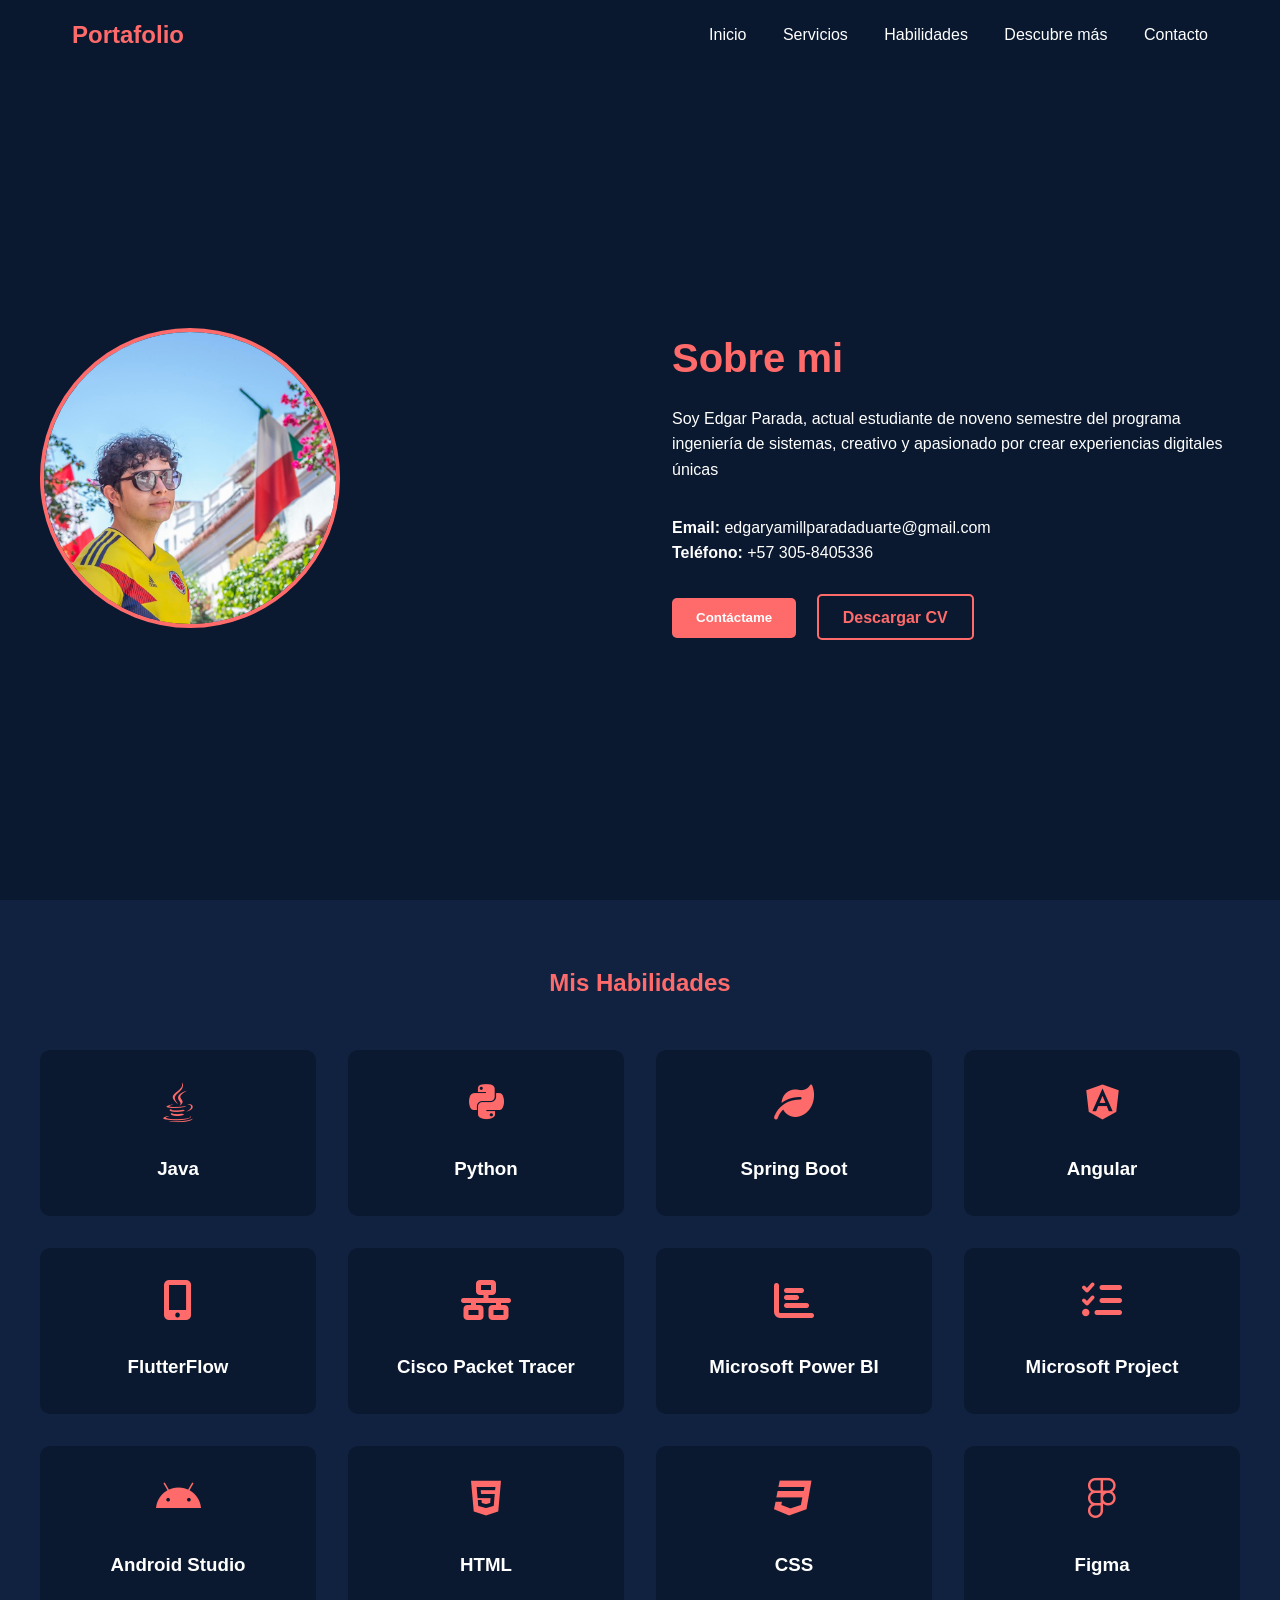
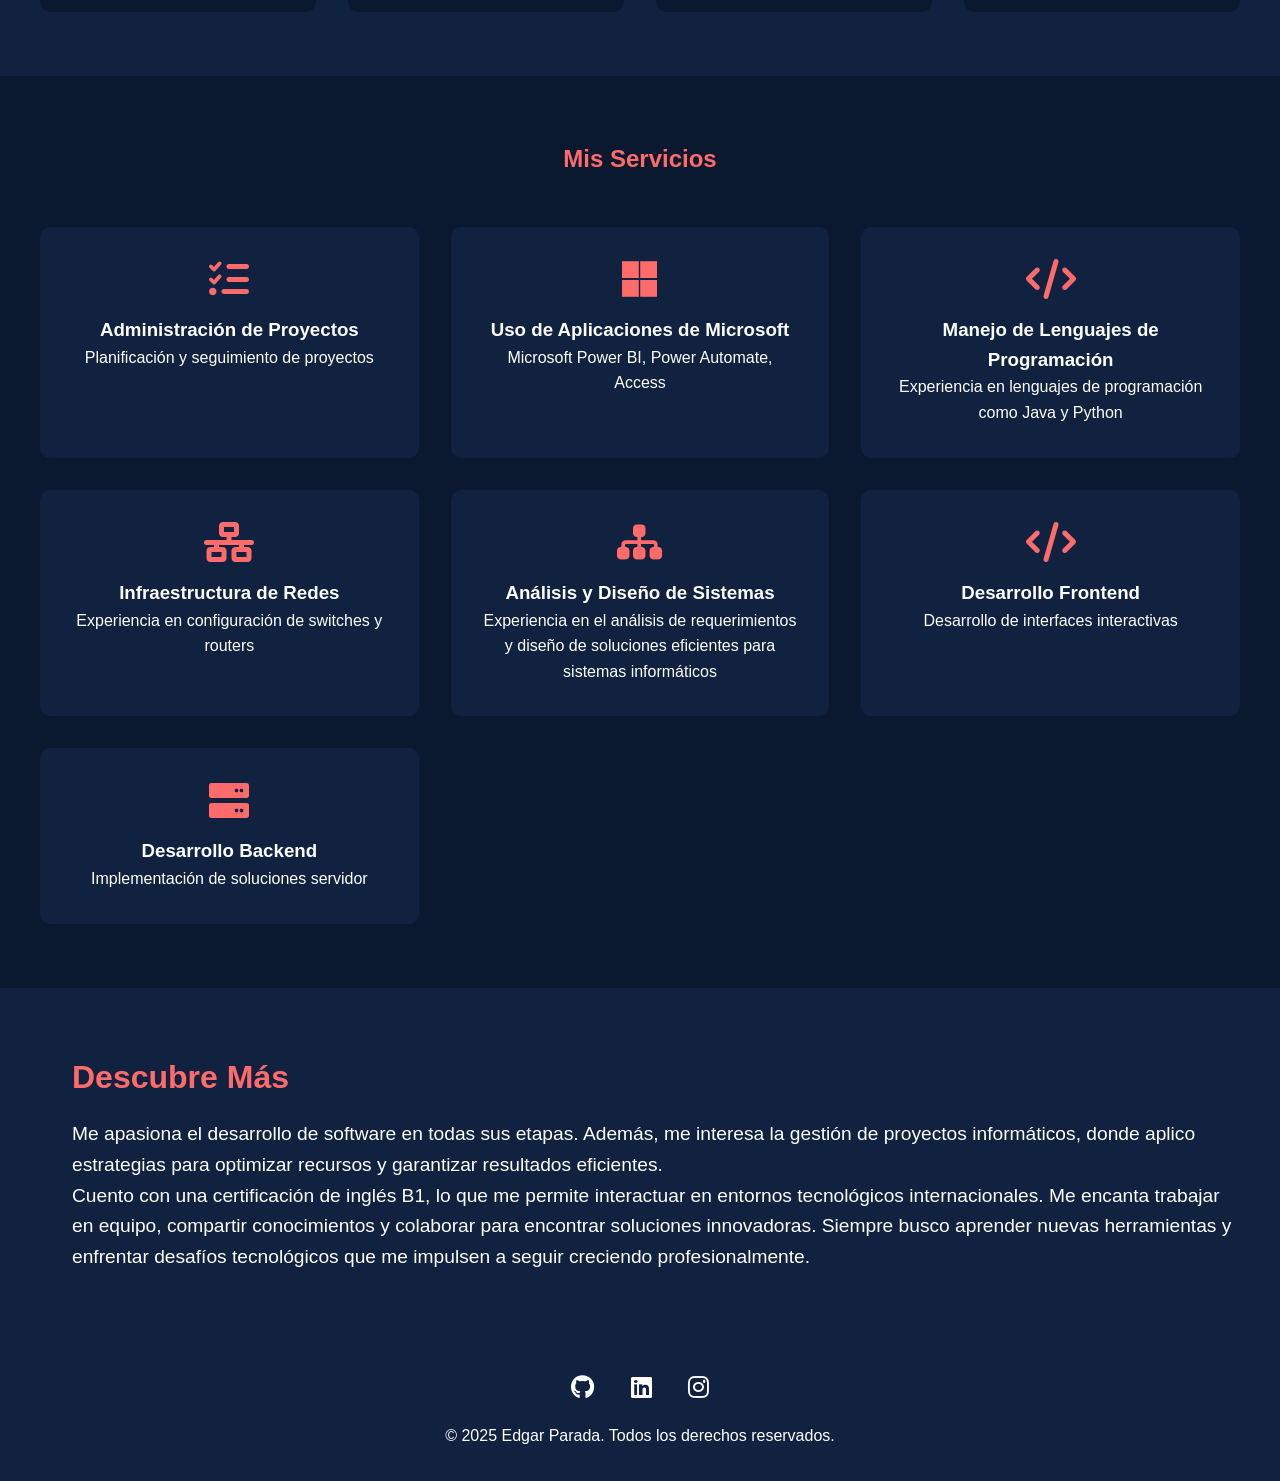
==== index.html @ 43056054 "Add files via upload" ====
<!DOCTYPE html>
<html lang="en">

<head>
    <meta charset="UTF-8">
    <meta name="viewport" content="width=device-width, initial-scale=1.0">
    <title>Portafolio Profesional</title>
    <link rel="stylesheet" href="styles.css">
    <link rel="stylesheet" href="https://cdnjs.cloudflare.com/ajax/libs/font-awesome/6.0.0/css/all.min.css">
    <script src="script.js"></script>

</head>

<body>
    <header>
        <nav>
            <div class="logo">Portafolio</div>
            <div class="nav-links">
                <a href="#home">Inicio</a>
                <a href="#services">Servicios</a>
                <a href="#skills">Habilidades</a>
                <a href="#about">Descubre más</a>
                <a href="#" id="contact-link">Contacto</a>
            </div>
        </nav>
    </header>

    <section id="home" class="hero">
        <div class="hero-content">
            <div class="hero-image">
                <img src="pictures/Edgar_Photo.png" alt="Profile">
            </div>
            <div class="hero-text">
                <h1>Sobre mi</h1>
                <p>Soy Edgar Parada, actual estudiante de noveno semestre del programa ingeniería de sistemas, creativo
                    y apasionado por crear
                    experiencias digitales únicas</p>
                <div class="contact-info">
                    <p><strong>Email:</strong> edgaryamillparadaduarte@gmail.com</p>
                    <p><strong>Teléfono:</strong> +57 305-8405336</p>
                </div>
                <div class="cta-buttons">
                    <button class="btn primary">Contáctame</button>
                    <a href="CV/formato hoja de vida practica.pdf" download class="btn secondary">Descargar CV</a>

                </div>
            </div>
        </div>
    </section>

    <section id="skills" class="skills">
        <h2>Mis Habilidades</h2>
        <div class="skills-grid">
            <div class="skill-card">
                <i class="fab fa-java"></i>
                <h3>Java</h3>
            </div>
            <div class="skill-card">
                <i class="fab fa-python"></i>
                <h3>Python</h3>
            </div>
            <div class="skill-card">
                <i class="fas fa-leaf"></i>
                <h3>Spring Boot</h3>
            </div>
            <div class="skill-card">
                <i class="fab fa-angular"></i>
                <h3>Angular</h3>
            </div>
            <div class="skill-card">
                <i class="fas fa-mobile-alt"></i>
                <h3>FlutterFlow</h3>
            </div>
            <div class="skill-card">
                <i class="fas fa-network-wired"></i>
                <h3>Cisco Packet Tracer</h3>
            </div>
            <div class="skill-card">
                <i class="fas fa-chart-bar"></i>
                <h3>Microsoft Power BI</h3>
            </div>
            <div class="skill-card">
                <i class="fas fa-tasks"></i>
                <h3>Microsoft Project</h3>
            </div>
            <div class="skill-card">
                <i class="fab fa-android"></i>
                <h3>Android Studio</h3>
            </div>
            <div class="skill-card">
                <i class="fab fa-html5"></i>
                <h3>HTML</h3>
            </div>
            <div class="skill-card">
                <i class="fab fa-css3"></i>
                <h3>CSS</h3>
            </div>
            <div class="skill-card">
                <i class="fab fa-figma"></i>
                <h3>Figma</h3>
            </div>
        </div>
    </section>

    <section id="services" class="services">
        <h2>Mis Servicios</h2>
        <div class="services-grid">
            <div class="service-card">
                <i class="fas fa-tasks"></i>
                <h3>Administración de Proyectos</h3>
                <p>Planificación y seguimiento de proyectos</p>
            </div>
            <div class="service-card">
                <i class="fab fa-microsoft"></i>
                <h3>Uso de Aplicaciones de Microsoft</h3>
                <p>Microsoft Power BI, Power Automate, Access</p>
            </div>
            <div class="service-card">
                <i class="fas fa-code"></i>
                <h3>Manejo de Lenguajes de Programación</h3>
                <p>Experiencia en lenguajes de programación como Java y Python</p>
            </div>
            <div class="service-card">
                <i class="fas fa-network-wired"></i>
                <h3>Infraestructura de Redes</h3>
                <p>Experiencia en configuración de switches y routers</p>
            </div>
            <div class="service-card">
                <i class="fas fa-sitemap"></i>
                <h3>Análisis y Diseño de Sistemas</h3>
                <p>Experiencia en el análisis de requerimientos y diseño de soluciones eficientes para sistemas
                    informáticos</p>
            </div>
            <div class="service-card">
                <i class="fas fa-code"></i>
                <h3>Desarrollo Frontend</h3>
                <p>Desarrollo de interfaces interactivas</p>
            </div>
            <div class="service-card">
                <i class="fas fa-server"></i>
                <h3>Desarrollo Backend</h3>
                <p>Implementación de soluciones servidor</p>
            </div>
        </div>
    </section>

    <section id="about" class="about">
        <div class="about-container">
            <div class="about-image">
                <img src="pictures/descubre_photo.jpg" alt="Edgar Parada">
            </div>
            <div class="about-text">
                <h2>Descubre Más</h2>
                <p>Me apasiona el desarrollo de software en todas sus etapas.
                    Además, me interesa la gestión de proyectos informáticos, donde aplico estrategias para optimizar
                    recursos y garantizar resultados eficientes.</p>
                <p>Cuento con una certificación de inglés B1, lo que me permite interactuar en entornos tecnológicos
                    internacionales. Me encanta trabajar en equipo, compartir conocimientos y colaborar para encontrar
                    soluciones innovadoras. Siempre busco aprender nuevas herramientas y enfrentar desafíos tecnológicos
                    que me impulsen a seguir creciendo profesionalmente.</p>
            </div>
        </div>
    </section>

    <div id="contact-form" class="contact-form">
        <div class="form-container">
            <span class="close-btn">&times;</span>
            <h2>Contáctame</h2>
            <form action="https://formspree.io/f/xrbkbggw" method="POST">
                <label for="subject">Asunto:</label>
                <input type="text" id="subject" name="subject" required>

                <label for="message">Descripción:</label>
                <textarea id="message" name="message" rows="5" required></textarea>

                <button type="submit" class="btn primary">Enviar</button>
            </form>

        </div>
    </div>


    <footer>
        <div class="footer-content">
            <div class="social-links">
                <a href="https://github.com/EdgarParada03"><i class="fab fa-github"></i></a>
                <a href="https://www.linkedin.com/in/edgar-yamill-parada-duarte-129610205/"><i
                        class="fab fa-linkedin"></i></a>
                <a href="https://www.instagram.com/paradaedgar_03/"><i class="fab fa-instagram"></i></a>
            </div>
            <p>&copy; 2025 Edgar Parada. Todos los derechos reservados.</p>
        </div>
    </footer>
</body>

</html>
---- styles.css ----
:root {
    --primary-color: #ff6b6b;
    --secondary-color: #4ecdc4;
    --dark-bg: #0a192f;
    --light-text: #ffffff;
    --card-bg: #112240;
}

* {
    margin: 0;
    padding: 0;
    box-sizing: border-box;
    font-family: 'Segoe UI', Tahoma, Geneva, Verdana, sans-serif;
}

body {
    background-color: var(--dark-bg);
    color: var(--light-text);
    line-height: 1.6;
}

/* Header & Navigation */
header {
    position: fixed;
    width: 100%;
    top: 0;
    z-index: 1000;
    background-color: rgba(10, 25, 47, 0.95);
    padding: 1rem 0;
}

nav {
    max-width: 1200px;
    margin: 0 auto;
    display: flex;
    justify-content: space-between;
    align-items: center;
    padding: 0 2rem;
}

.logo {
    font-size: 1.5rem;
    font-weight: bold;
    color: var(--primary-color);
}

.nav-links a {
    color: var(--light-text);
    text-decoration: none;
    margin-left: 2rem;
    transition: color 0.3s;
}

.nav-links a:hover {
    color: var(--primary-color);
}

/* Hero Section */
.hero {
    padding: 8rem 2rem 4rem;
    min-height: 100vh;
    display: flex;
    align-items: center;
}

.hero-content {
    max-width: 1200px;
    margin: 0 auto;
    display: flex;
    align-items: center;
    gap: 4rem;
}

.hero-image {
    flex: 1;
    position: relative;
}

.hero-image img {
    width: 300px;
    height: 300px;
    border-radius: 50%;
    object-fit: cover;
    border: 4px solid var(--primary-color);
}

.hero-text {
    flex: 1;
}

.hero-text h1 {
    font-size: 2.5rem;
    margin-bottom: 1rem;
    color: var(--primary-color);
}

.contact-info {
    margin: 2rem 0;
}

.btn {
    padding: 0.8rem 1.5rem;
    border: none;
    border-radius: 5px;
    cursor: pointer;
    font-weight: bold;
    transition: transform 0.3s;
    margin-right: 1rem;
}

.btn.primary {
    background-color: var(--primary-color);
    color: white;
}

.btn.secondary {
    background-color: transparent;
    border: 2px solid var(--primary-color);
    color: var(--primary-color);
    text-decoration: none;
    padding: 0.8rem 1.5rem;
    border-radius: 5px;
    font-weight: bold;
    transition: transform 0.3s;
}

.btn.secondary:hover {
    transform: translateY(-3px);
}

.btn:hover {
    transform: translateY(-3px);
}

/* Skills Section */
.skills {
    padding: 4rem 2rem;
    background-color: var(--card-bg);
}

.skills h2 {
    text-align: center;
    margin-bottom: 3rem;
    color: var(--primary-color);
}

.skills-grid {
    max-width: 1200px;
    margin: 0 auto;
    display: grid;
    grid-template-columns: repeat(auto-fit, minmax(250px, 1fr));
    gap: 2rem;
}

.skill-card {
    background-color: var(--dark-bg);
    padding: 2rem;
    border-radius: 10px;
    text-align: center;
    transition: transform 0.3s;
}

.skill-card:hover {
    transform: translateY(-5px);
}

.skill-card i {
    font-size: 2.5rem;
    color: var(--primary-color);
    margin-bottom: 1rem;
}

.skill-card h3 {
    color: var(--light-text);
    margin-top: 1rem;
}

/* Services Section */
.services {
    padding: 4rem 2rem;
}

.services h2 {
    text-align: center;
    margin-bottom: 3rem;
    color: var(--primary-color);
}

.services-grid {
    max-width: 1200px;
    margin: 0 auto;
    display: grid;
    grid-template-columns: repeat(auto-fit, minmax(300px, 1fr));
    gap: 2rem;
}

.service-card {
    background-color: var(--card-bg);
    padding: 2rem;
    border-radius: 10px;
    text-align: center;
    transition: transform 0.3s;
}

.service-card:hover {
    transform: translateY(-10px);
}

.service-card i {
    font-size: 2.5rem;
    color: var(--primary-color);
    margin-bottom: 1rem;
}

/* Footer */
footer {
    background-color: var(--card-bg);
    padding: 2rem;
    text-align: center;
}

.social-links {
    margin-bottom: 1rem;
}

.social-links a {
    color: var(--light-text);
    font-size: 1.5rem;
    margin: 0 1rem;
    transition: color 0.3s;
}

.social-links a:hover {
    color: var(--primary-color);
}

.about {
    padding: 4rem 2rem;
    background-color: var(--card-bg);
}

.about-container {
    max-width: 1200px;
    margin: 0 auto;
    display: flex;
    align-items: center;
    gap: 2rem;
}

.about-image {
    flex: 1;
}

.about-image img {
    width: 100%;
    max-width: 400px;
    border-radius: 10px;
    box-shadow: 0px 4px 10px rgba(0, 0, 0, 0.2);
}


.about-text h2 {
    color: var(--primary-color);
    font-size: 2rem;
    margin-bottom: 1rem;
}

.about-text p {
    font-size: 1.2rem;
    line-height: 1.6;
}

.about-container {
    max-width: 1200px;
    margin: 0 auto;
    display: flex;
    align-items: center;
    gap: 2rem;
}

.about-container {
    display: flex;
    align-items: center;
    gap: 2rem;
    max-width: 1200px;
    margin: 0 auto;
}

/* Ajuste responsive */
@media (max-width: 768px) {
    .about-container {
        flex-direction: column;
        text-align: center;
    }

    .about-image img {
        max-width: 100%;
    }

    .about-text {
        font-size: 1rem;
        padding: 0 1rem;
    }
}

@media (max-width: 480px) {
    .about-text {
        font-size: 0.9rem;
        padding: 0 0.5rem;
        line-height: 1.4;
    }
}

/* Ajuste responsive */
@media (max-width: 768px) {
    .about-container {
        flex-direction: column;
        text-align: center;
    }

    .about-text {
        text-align: center;
    }

    .about-image img {
        max-width: 80%;
    }
}

.contact-form {
    display: none;
    position: fixed;
    top: 0;
    left: 0;
    width: 100%;
    height: 100%;
    background: rgba(0, 0, 0, 0.6);
    justify-content: center;
    align-items: center;
}

.form-container {
    background: var(--card-bg);
    padding: 2rem;
    border-radius: 10px;
    width: 400px;
    text-align: center;
}

.close-btn {
    position: absolute;
    top: 10px;
    right: 20px;
    font-size: 24px;
    cursor: pointer;
    color: var(--primary-color);
}

input, textarea {
    width: 100%;
    padding: 10px;
    margin: 10px 0;
    border-radius: 5px;
    border: none;
}

.form-container {
    width: 100%;
    max-width: 400px;
}

/* Ajuste responsive */
@media (max-width: 480px) {
    .form-container {
        width: 90%;
    }

    input, textarea {
        font-size: 1rem;
    }
}



/* Responsive Design */
@media (max-width: 768px) {
    .form-container {
        width: 90%;
    }

    input, textarea {
        font-size: 1rem;
    }

    .about-container {
        flex-direction: column;
        text-align: center;
    }

    .about-text {
        text-align: center;
    }

    .about-image img {
        max-width: 80%;
    }





    .hero-content {
        flex-direction: column;
        text-align: center;
    }

    .nav-links {
        display: none;
    }

    .hero {
        padding-top: 6rem;
    }

    .hero-image img {
        width: 200px;
        height: 200px;
    }

    .cta-buttons {
        display: flex;
        flex-direction: column;
        gap: 1rem;
    }

    .btn {
        margin: 0;
    }
}

@media (max-width: 480px) {
    .skills-grid,
    .services-grid {
        grid-template-columns: 1fr;
    }

    .hero-text h1 {
        font-size: 2rem;
    }
}
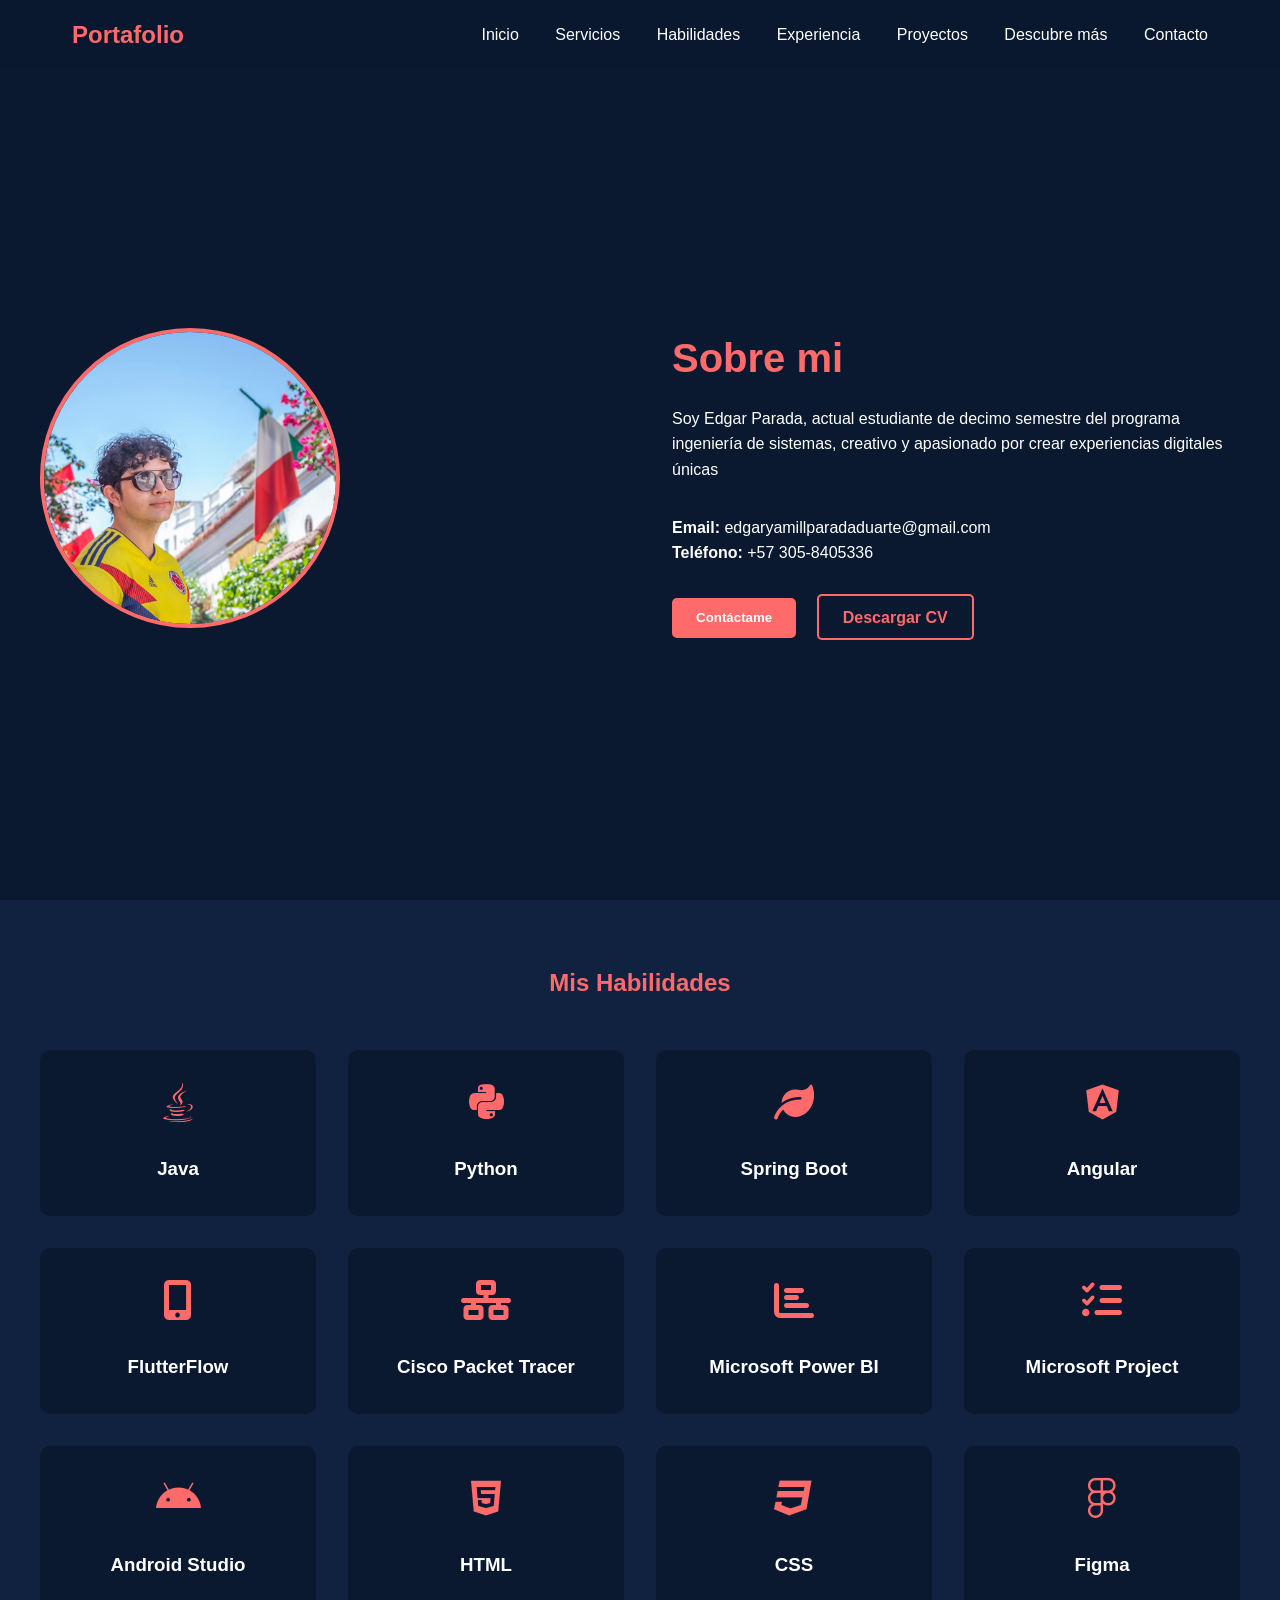
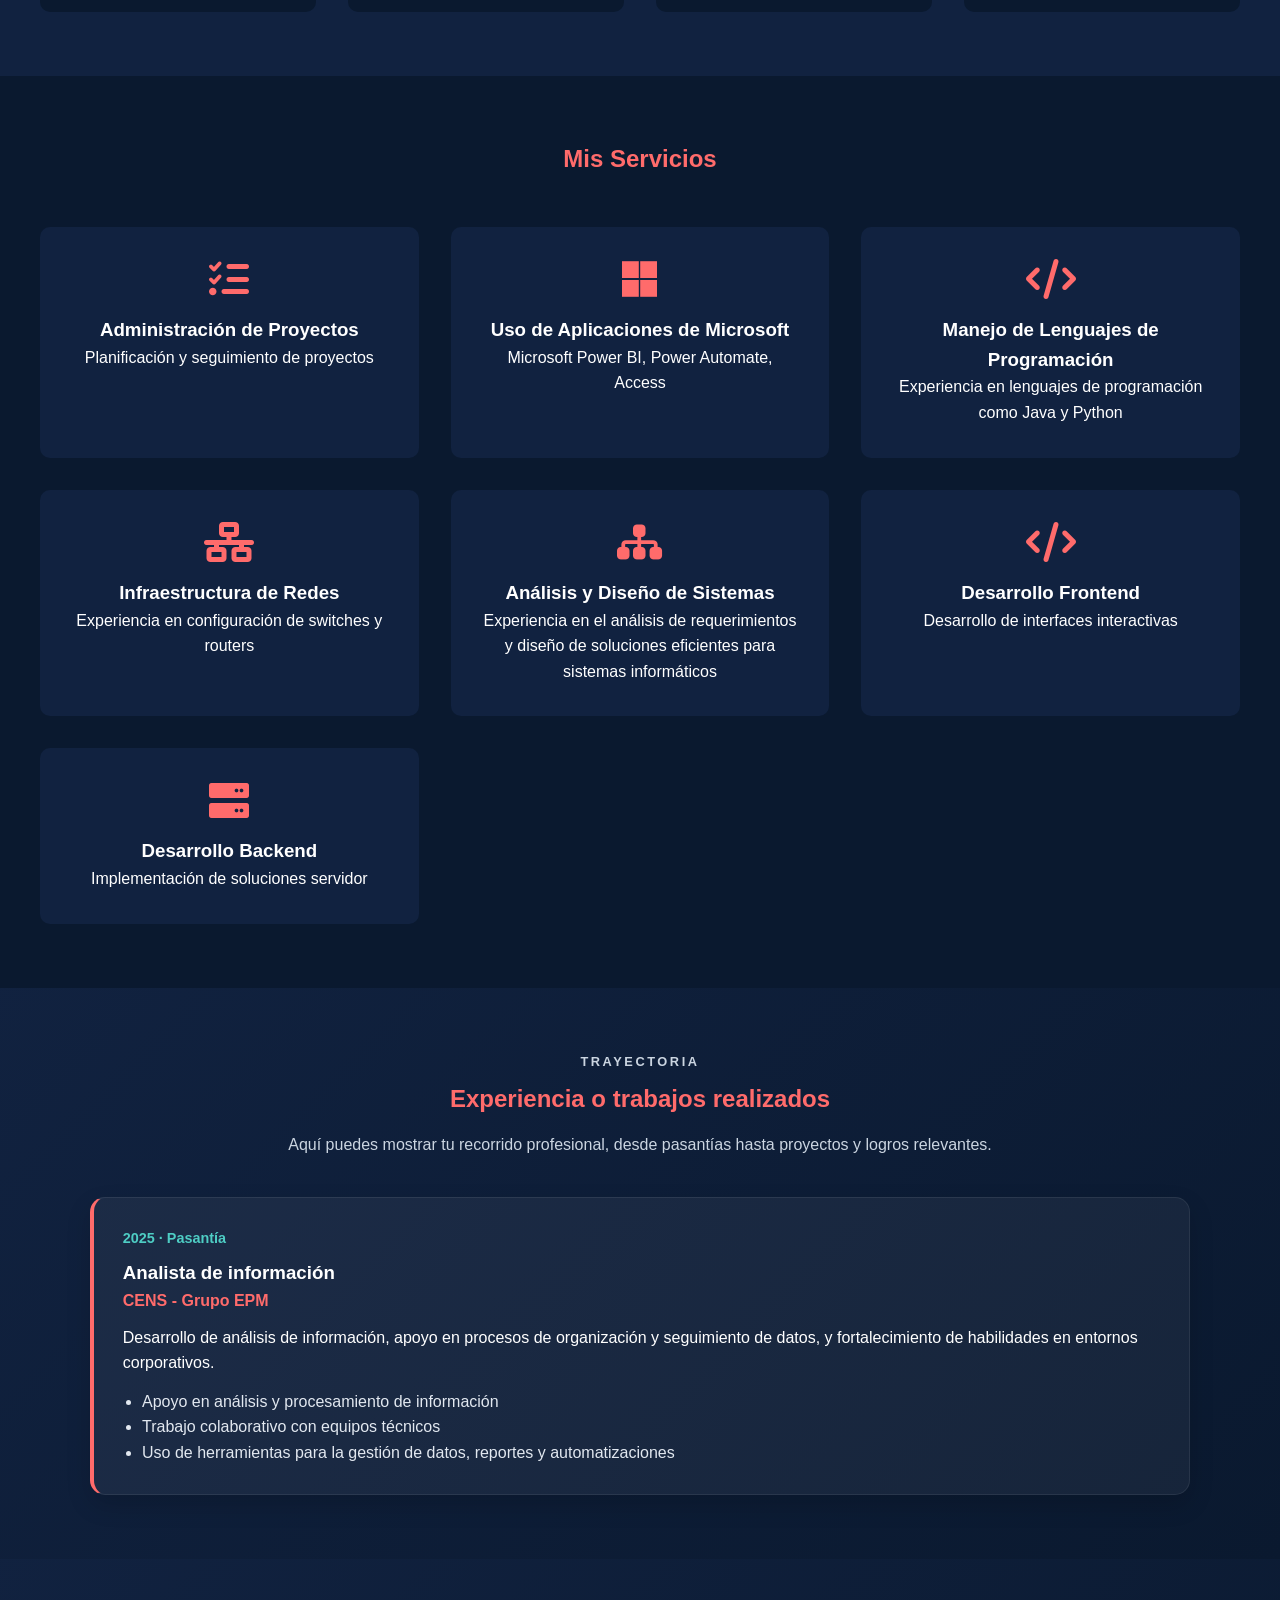
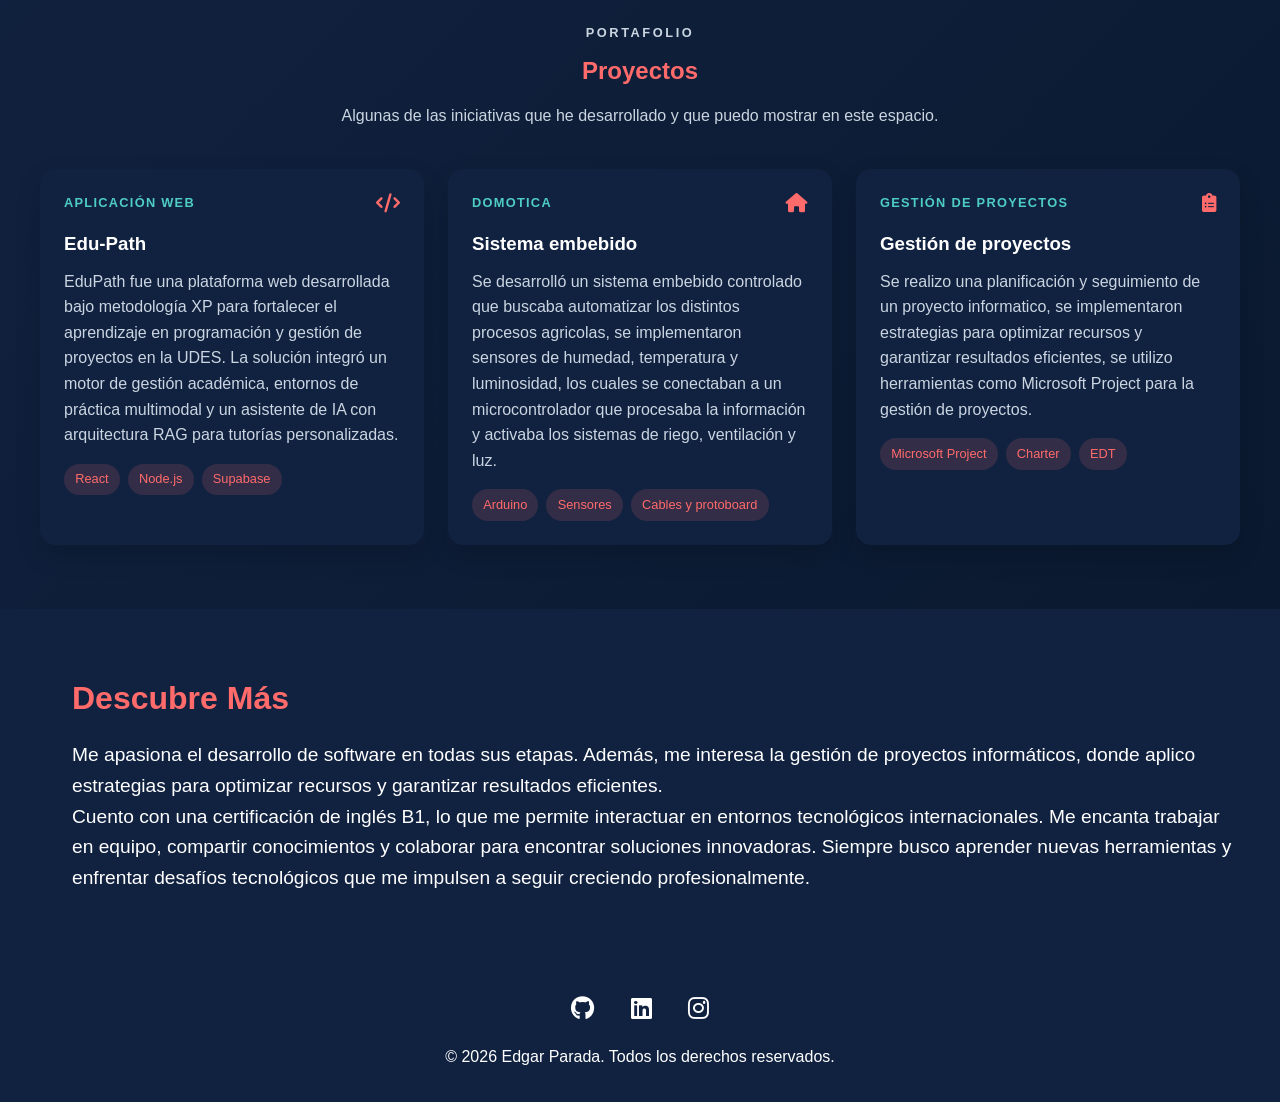
==== commit d1d9d672: "Actualizo portafolio profesional" ====
--- a/index.html
+++ b/index.html
@@ -19,6 +19,8 @@
                 <a href="#home">Inicio</a>
                 <a href="#services">Servicios</a>
                 <a href="#skills">Habilidades</a>
+                <a href="#experience">Experiencia</a>
+                <a href="#projects">Proyectos</a>
                 <a href="#about">Descubre más</a>
                 <a href="#" id="contact-link">Contacto</a>
             </div>
@@ -32,7 +34,7 @@
             </div>
             <div class="hero-text">
                 <h1>Sobre mi</h1>
-                <p>Soy Edgar Parada, actual estudiante de noveno semestre del programa ingeniería de sistemas, creativo
+                <p>Soy Edgar Parada, actual estudiante de decimo semestre del programa ingeniería de sistemas, creativo
                     y apasionado por crear
                     experiencias digitales únicas</p>
                 <div class="contact-info">
@@ -41,7 +43,7 @@
                 </div>
                 <div class="cta-buttons">
                     <button class="btn primary">Contáctame</button>
-                    <a href="CV/formato hoja de vida practica.pdf" download class="btn secondary">Descargar CV</a>
+                    <a href="CV/HOJA DE VIDA EDGAR PARADA.pdf" download class="btn secondary">Descargar CV</a>
 
                 </div>
             </div>
@@ -141,6 +143,92 @@
                 <h3>Desarrollo Backend</h3>
                 <p>Implementación de soluciones servidor</p>
             </div>
+        </div>
+    </section>
+
+    <section id="experience" class="experience">
+        <div class="section-heading">
+            <p class="section-tag">Trayectoria</p>
+            <h2>Experiencia o trabajos realizados</h2>
+            <p>Aquí puedes mostrar tu recorrido profesional, desde pasantías hasta proyectos y logros relevantes.</p>
+        </div>
+        <div class="experience-content">
+            <div class="experience-card featured">
+                <div class="experience-period">2025 · Pasantía</div>
+                <h3>Analista de información</h3>
+                <p class="experience-company">CENS - Grupo EPM</p>
+                <p>Desarrollo de análisis de información, apoyo en procesos de organización y seguimiento de datos, y fortalecimiento de habilidades en entornos corporativos.</p>
+                <ul>
+                    <li>Apoyo en análisis y procesamiento de información</li>
+                    <li>Trabajo colaborativo con equipos técnicos</li>
+                    <li>Uso de herramientas para la gestión de datos, reportes y automatizaciones</li>
+                </ul>
+            </div>
+
+            <!--
+            <div class="experience-card">
+                <div class="experience-period">Próximamente</div>
+                <h3>Tu siguiente experiencia</h3>
+                <p>Puedes completar este espacio con otros trabajos, proyectos o logros que quieras destacar.</p>
+            </div>
+            -->
+        </div>
+    </section>
+
+    <section id="projects" class="projects">
+        <div class="section-heading">
+            <p class="section-tag">Portafolio</p>
+            <h2>Proyectos</h2>
+            <p>Algunas de las iniciativas que he desarrollado y que puedo mostrar en este espacio.</p>
+        </div>
+        <div class="projects-grid">
+            <article class="project-card">
+                <div class="project-top">
+                    <span class="project-type">Aplicación web</span>
+                    <i class="fas fa-code"></i>
+                </div>
+                <h3>Edu-Path</h3>
+                <p>
+                    EduPath fue una plataforma web desarrollada bajo metodología XP para fortalecer el aprendizaje en programación y gestión de proyectos en la UDES. 
+                    La solución integró un motor de gestión académica, entornos de práctica multimodal y un asistente de IA con arquitectura RAG para tutorías personalizadas.
+                </p>
+                <div class="project-tags">
+                    <span>React</span>
+                    <span>Node.js</span>
+                    <span>Supabase</span>
+                </div>
+            </article>
+            <article class="project-card">
+                <div class="project-top">
+                    <span class="project-type">Domotica</span>
+                    <i class="fas fa-home"></i>
+                </div>
+                <h3>Sistema embebido</h3>
+                <p>
+                    Se desarrolló un sistema embebido controlado que buscaba automatizar los distintos procesos agricolas,
+                    se implementaron sensores de humedad, temperatura y luminosidad, los cuales se conectaban a un microcontrolador que procesaba la información y activaba los sistemas de riego, ventilación y luz. 
+                </p>
+                <div class="project-tags">
+                    <span>Arduino</span>
+                    <span>Sensores</span>
+                    <span>Cables y protoboard</span>
+                </div>
+            </article>
+            <article class="project-card">
+                <div class="project-top">
+                    <span class="project-type">Gestión de proyectos</span>
+                    <i class="fas fa-clipboard-list"></i>
+                </div>
+                <h3>Gestión de proyectos</h3>
+                <p>
+                    Se realizo una planificación y seguimiento de un proyecto informatico, se implementaron estrategias para optimizar recursos y garantizar resultados eficientes, se utilizo herramientas como Microsoft Project para la gestión de proyectos.
+                </p>
+                <div class="project-tags">
+                    <span>Microsoft Project</span>
+                    <span>Charter</span>
+                    <span>EDT</span>
+                </div>
+            </article>
         </div>
     </section>
 
@@ -163,21 +251,26 @@
     </section>
 
     <div id="contact-form" class="contact-form">
-        <div class="form-container">
-            <span class="close-btn">&times;</span>
-            <h2>Contáctame</h2>
-            <form action="https://formspree.io/f/xrbkbggw" method="POST">
-                <label for="subject">Asunto:</label>
-                <input type="text" id="subject" name="subject" required>
-
-                <label for="message">Descripción:</label>
-                <textarea id="message" name="message" rows="5" required></textarea>
-
-                <button type="submit" class="btn primary">Enviar</button>
-            </form>
-
-        </div>
+    <div class="form-container">
+        <span class="close-btn"><i class="fas fa-times"></i></span>
+        <h2>Contáctame</h2>
+        <form action="https://formspree.io/f/xrbkbggw" method="POST">
+            <label for="name">Nombre:</label>
+            <input type="text" id="name" name="name" required>
+
+            <label for="email">Correo electrónico:</label>
+            <input type="email" id="email" name="email" required>
+
+            <label for="subject">Asunto:</label>
+            <input type="text" id="subject" name="subject" required>
+
+            <label for="message">Descripción:</label>
+            <textarea id="message" name="message" rows="5" required></textarea>
+
+            <button type="submit" class="btn primary">Enviar</button>
+        </form>
     </div>
+</div>
 
 
     <footer>
@@ -188,9 +281,9 @@
                         class="fab fa-linkedin"></i></a>
                 <a href="https://www.instagram.com/paradaedgar_03/"><i class="fab fa-instagram"></i></a>
             </div>
-            <p>&copy; 2025 Edgar Parada. Todos los derechos reservados.</p>
+            <p>&copy; 2026 Edgar Parada. Todos los derechos reservados.</p>
         </div>
     </footer>
 </body>
 
-</html>+</html>
--- a/styles.css
+++ b/styles.css
@@ -4,6 +4,11 @@
     --dark-bg: #0a192f;
     --light-text: #ffffff;
     --card-bg: #112240;
+}
+
+
+.close-btn:hover {
+    color: var(--secondary-color);
 }
 
 * {
@@ -210,6 +215,139 @@
     font-size: 2.5rem;
     color: var(--primary-color);
     margin-bottom: 1rem;
+}
+
+.experience,
+.projects {
+    padding: 4rem 2rem;
+    background: linear-gradient(135deg, rgba(17, 34, 64, 0.98), rgba(10, 25, 47, 0.95));
+}
+
+.section-heading {
+    max-width: 900px;
+    margin: 0 auto 2.5rem;
+    text-align: center;
+}
+
+.section-tag {
+    color: var(--secondary-color);
+    text-transform: uppercase;
+    letter-spacing: 0.2em;
+    font-size: 0.8rem;
+    margin-bottom: 0.5rem;
+    font-weight: bold;
+}
+
+.section-heading h2 {
+    color: var(--primary-color);
+    margin-bottom: 0.8rem;
+}
+
+.section-heading p {
+    color: #cbd5e1;
+}
+
+.experience-content {
+    max-width: 1100px;
+    margin: 0 auto;
+    display: grid;
+    gap: 1.5rem;
+}
+
+.experience-card {
+    background: rgba(255, 255, 255, 0.05);
+    border: 1px solid rgba(255, 255, 255, 0.08);
+    padding: 1.8rem;
+    border-radius: 15px;
+    box-shadow: 0 10px 25px rgba(0, 0, 0, 0.15);
+}
+
+.experience-card.featured {
+    border-left: 4px solid var(--primary-color);
+}
+
+.experience-period {
+    color: var(--secondary-color);
+    font-size: 0.9rem;
+    font-weight: bold;
+    margin-bottom: 0.5rem;
+}
+
+.experience-company {
+    color: var(--primary-color);
+    font-weight: 600;
+    margin-bottom: 0.7rem;
+}
+
+.experience-card ul {
+    margin-top: 0.8rem;
+    padding-left: 1.2rem;
+    color: #e2e8f0;
+}
+
+.projects-grid {
+    max-width: 1200px;
+    margin: 0 auto;
+    display: grid;
+    grid-template-columns: repeat(auto-fit, minmax(260px, 1fr));
+    gap: 1.5rem;
+}
+
+.project-card {
+    background: var(--card-bg);
+    padding: 1.5rem;
+    border-radius: 15px;
+    transition: transform 0.3s, box-shadow 0.3s;
+    box-shadow: 0 10px 25px rgba(0, 0, 0, 0.15);
+}
+
+.project-card:hover {
+    transform: translateY(-6px);
+    box-shadow: 0 15px 30px rgba(0, 0, 0, 0.25);
+}
+
+.project-top {
+    display: flex;
+    justify-content: space-between;
+    align-items: center;
+    margin-bottom: 1rem;
+}
+
+.project-type {
+    color: var(--secondary-color);
+    font-size: 0.8rem;
+    font-weight: bold;
+    text-transform: uppercase;
+    letter-spacing: 0.1em;
+}
+
+.project-card i {
+    color: var(--primary-color);
+    font-size: 1.2rem;
+}
+
+.project-card h3 {
+    color: var(--light-text);
+    margin-bottom: 0.6rem;
+}
+
+.project-card p {
+    color: #cbd5e1;
+    margin-bottom: 1rem;
+}
+
+.project-tags {
+    display: flex;
+    flex-wrap: wrap;
+    gap: 0.5rem;
+}
+
+.project-tags span {
+    background: rgba(255, 107, 107, 0.15);
+    color: var(--primary-color);
+    padding: 0.35rem 0.7rem;
+    border-radius: 999px;
+    font-size: 0.8rem;
 }
 
 /* Footer */
@@ -340,20 +478,32 @@
 }
 
 .form-container {
+    position: relative;
     background: var(--card-bg);
     padding: 2rem;
     border-radius: 10px;
-    width: 400px;
+    width: 90%;
+    max-width: 400px;
     text-align: center;
 }
 
 .close-btn {
     position: absolute;
-    top: 10px;
-    right: 20px;
+    top: 15px;
+    right: 15px;
+    font-size: 20px;
+    cursor: pointer;
+    color: var(--primary-color);
+    background: transparent;
+    border: none;
+}
+
+.close-btn i {
     font-size: 24px;
-    cursor: pointer;
-    color: var(--primary-color);
+}
+
+.close-btn:hover {
+    color: var(--secondary-color);
 }
 
 input, textarea {
@@ -447,4 +597,4 @@
     .hero-text h1 {
         font-size: 2rem;
     }
-}+}
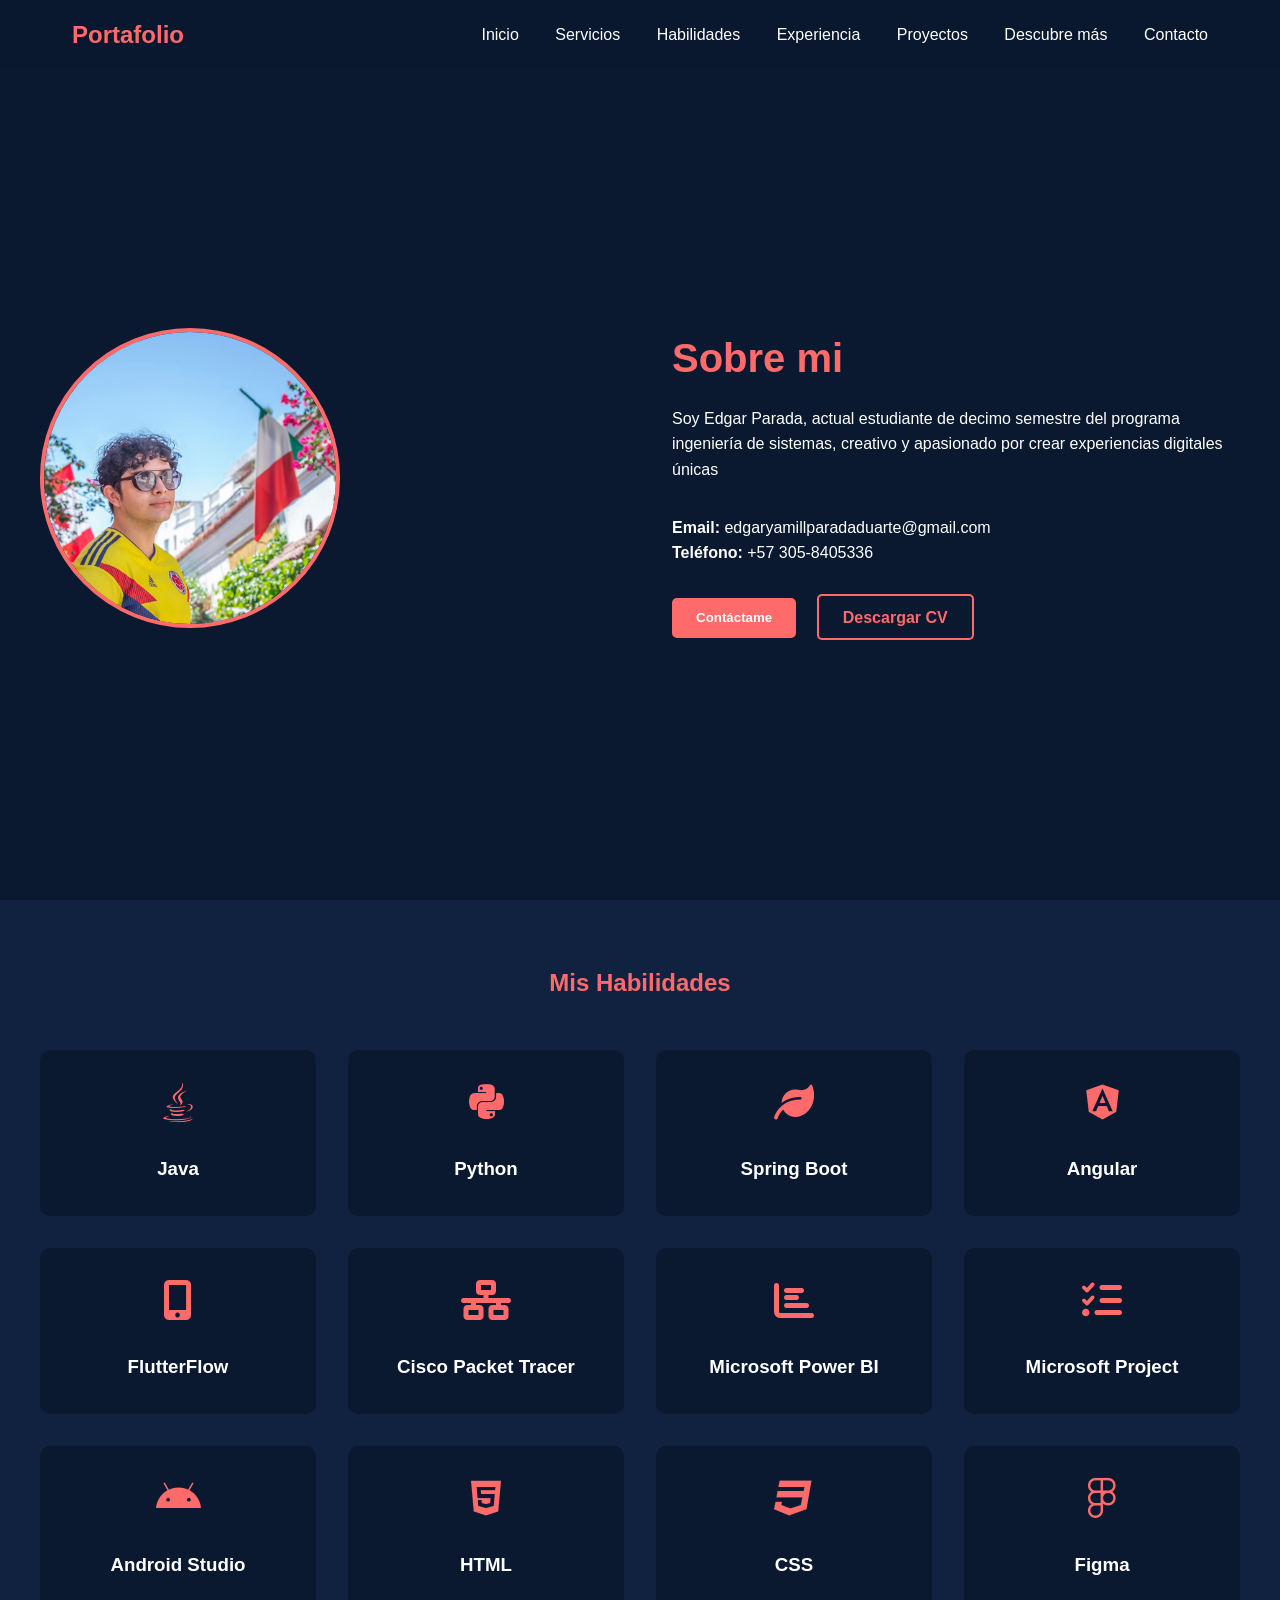
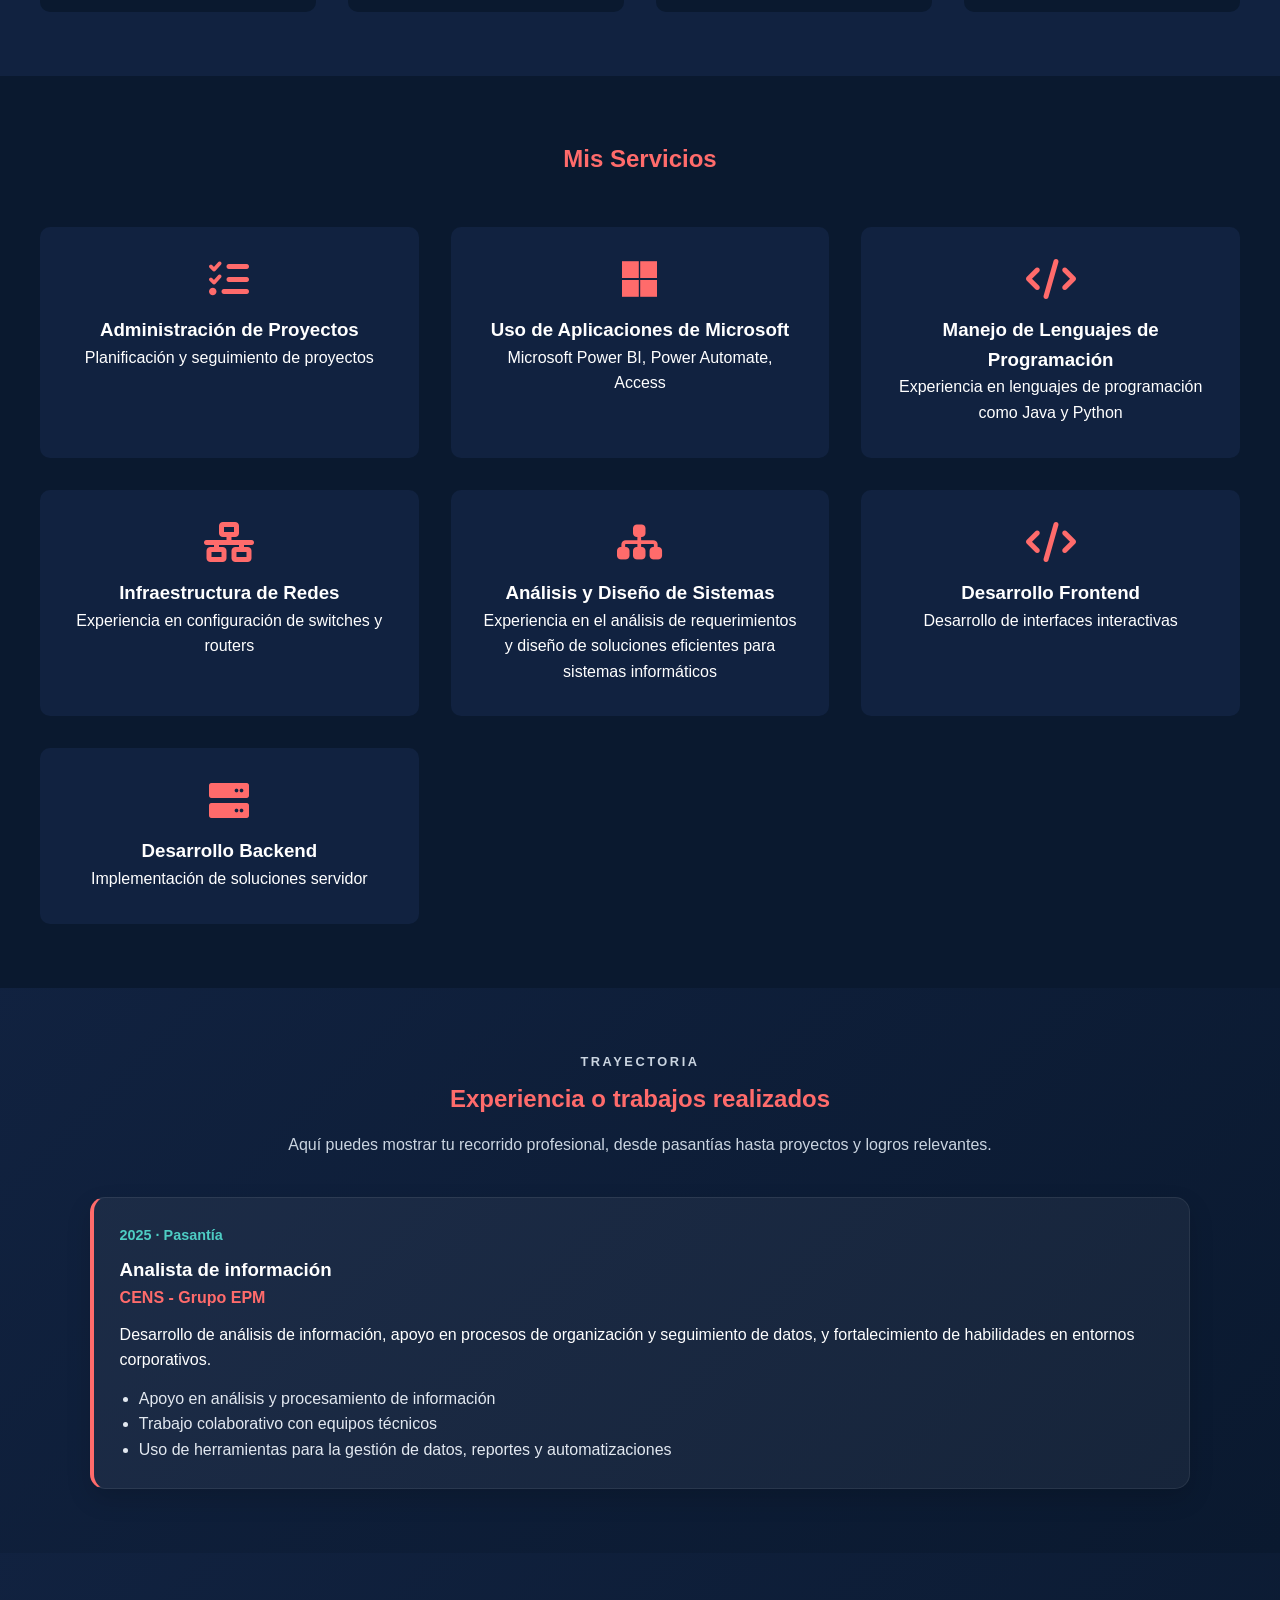
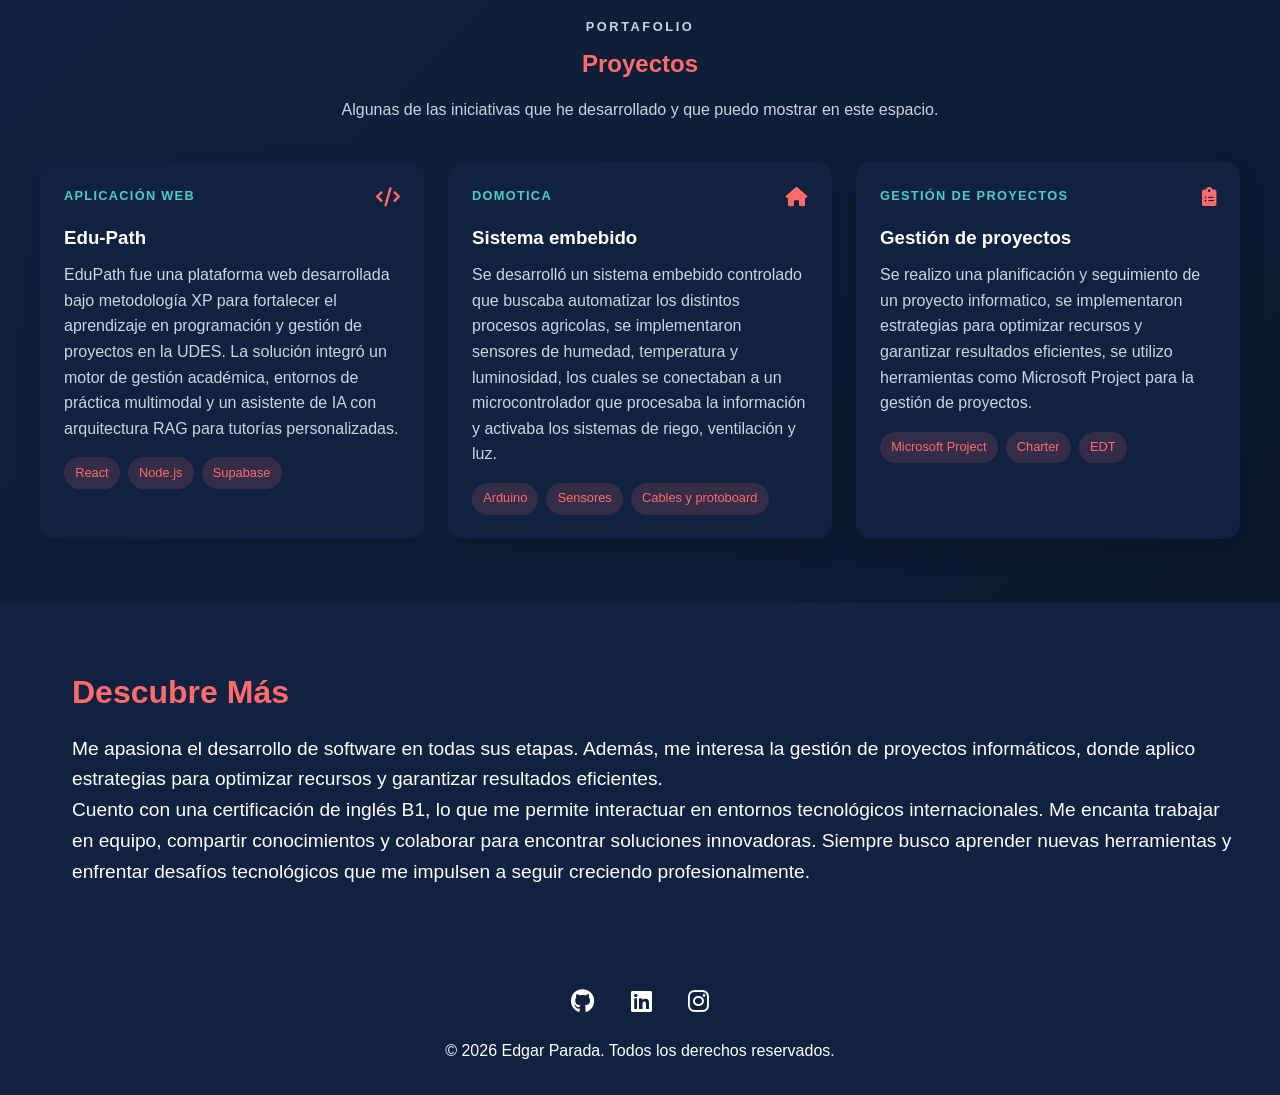
==== commit 9d8e6daa: "Force critical styles inline for experience/projects to avoid cache issues" ====
--- a/index.html
+++ b/index.html
@@ -5,9 +5,9 @@
     <meta charset="UTF-8">
     <meta name="viewport" content="width=device-width, initial-scale=1.0">
     <title>Portafolio Profesional</title>
-    <link rel="stylesheet" href="styles.css">
+    <link rel="stylesheet" href="styles.css?v=20260706-2">
     <link rel="stylesheet" href="https://cdnjs.cloudflare.com/ajax/libs/font-awesome/6.0.0/css/all.min.css">
-    <script src="script.js"></script>
+    <script src="script.js?v=20260706-2"></script>
 
 </head>
 
@@ -284,6 +284,21 @@
             <p>&copy; 2026 Edgar Parada. Todos los derechos reservados.</p>
         </div>
     </footer>
+
+    <!-- Inline critical CSS to ensure new sections render even if external CSS is cached -->
+    <style>
+        .experience, .projects { padding: 4rem 2rem; background: linear-gradient(135deg, rgba(17,34,64,0.98), rgba(10,25,47,0.95)); }
+        .section-heading { max-width:900px; margin:0 auto 2.5rem; text-align:center; }
+        .projects-grid { max-width:1200px; margin:0 auto; display:grid; grid-template-columns: repeat(auto-fit,minmax(260px,1fr)); gap:1.5rem; }
+        .project-card { background: #112240; padding:1.5rem; border-radius:15px; box-shadow:0 10px 25px rgba(0,0,0,0.15); }
+        .project-card h3 { color: #ffffff; margin-bottom:0.6rem; }
+        .project-card p { color:#cbd5e1; margin-bottom:1rem }
+        .project-top { display:flex; justify-content:space-between; align-items:center; margin-bottom:1rem }
+        .project-type { color: var(--secondary-color); font-weight:700; font-size:0.8rem; text-transform:uppercase }
+        .experience-content { max-width:1100px; margin:0 auto; display:grid; gap:1.5rem }
+        .experience-card { background: rgba(255,255,255,0.05); border-radius:15px; padding:1.6rem }
+    </style>
+
 </body>
 
 </html>
